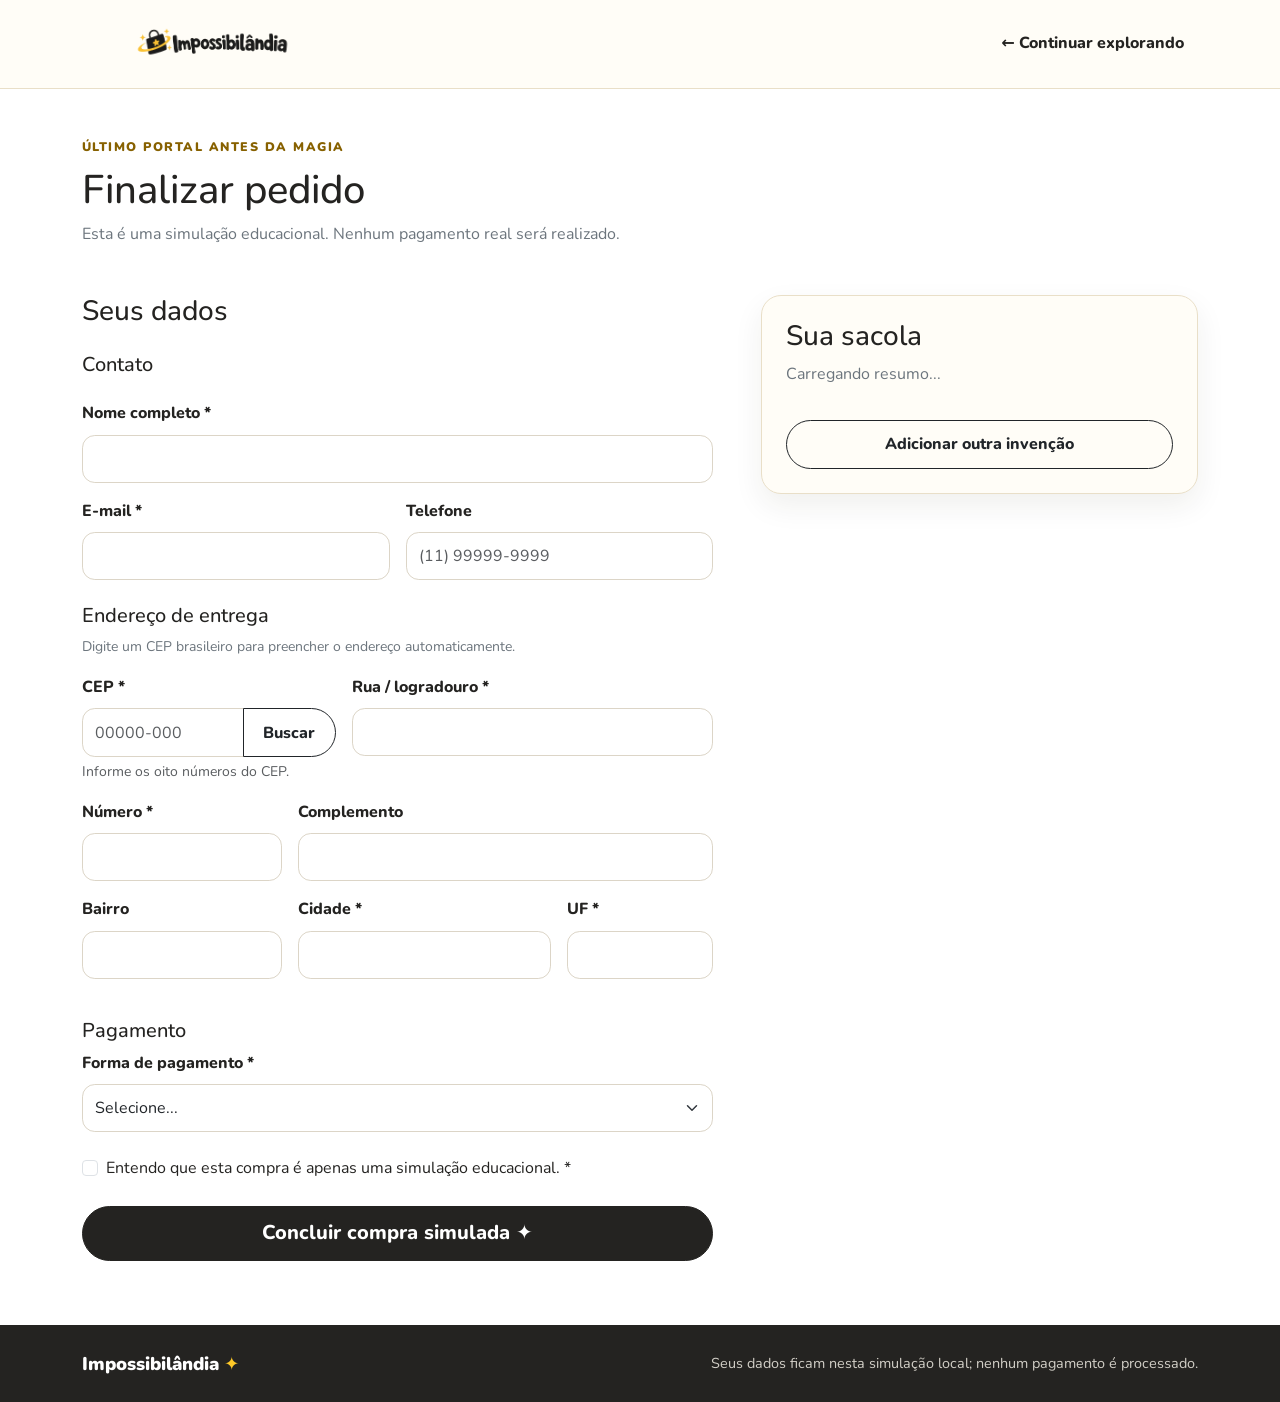
==== web/checkout.html @ c18d2e2f "Alteração front-end" ====
<!doctype html>
<html lang="pt-BR">
<head><meta charset="utf-8"><meta name="viewport" content="width=device-width, initial-scale=1"><meta name="description" content="Revise sua sacola e preencha os dados para concluir a compra simulada na Impossibilândia."><meta property="og:title" content="Finalizar compra | Impossibilândia"><meta property="og:description" content="Quase lá: confira sua invenção e finalize a simulação."><meta property="og:type" content="website"><meta name="theme-color" content="#fff9e9"><title>Finalizar compra | Impossibilândia</title><link rel="icon" type="image/png" href="img/favicon.png"><link rel="apple-touch-icon" href="img/apple-touch-icon.png"><link href="https://cdn.jsdelivr.net/npm/bootstrap@5.3.3/dist/css/bootstrap.min.css" rel="stylesheet"><link rel="stylesheet" href="css/styles.css">  <script src="js/products.js" defer></script>
<script src="js/checkout.js" defer></script></head>
<body><a class="skip-link" href="#conteudo">Pular para o conteúdo principal</a><header class="site-header"><nav class="navbar" aria-label="Navegação principal"><div class="container"><a class="navbar-brand brand-link" href="index.html"><img class="brand-logo" src="img/logo.png" alt="Impossibilândia — página inicial" width="270" height="108"></a><a class="nav-link" href="index.html">← Continuar explorando</a></div></nav></header>
<main id="conteudo" class="container py-5"><p class="eyebrow">Último portal antes da magia</p><h1 class="mb-2">Finalizar pedido</h1><p class="text-secondary mb-5">Esta é uma simulação educacional. Nenhum pagamento real será realizado.</p><div class="row g-5"><section class="col-lg-7" aria-labelledby="titulo-dados"><h2 id="titulo-dados" class="h3 mb-4">Seus dados</h2><form id="checkoutForm" novalidate><fieldset class="mb-4"><legend class="h5">Contato</legend><div class="row g-3"><div class="col-12"><label for="nome" class="form-label">Nome completo *</label><input class="form-control" id="nome" name="nome" autocomplete="name" required><div class="invalid-feedback">Informe seu nome completo.</div></div><div class="col-md-6"><label for="email" class="form-label">E-mail *</label><input class="form-control" id="email" name="email" type="email" autocomplete="email" required><div class="invalid-feedback">Informe um e-mail válido.</div></div><div class="col-md-6"><label for="telefone" class="form-label">Telefone</label><input class="form-control" id="telefone" name="telefone" type="tel" autocomplete="tel" placeholder="(11) 99999-9999"></div></div></fieldset><fieldset class="mb-4"><legend class="h5">Endereço de entrega</legend><p class="small text-secondary">Digite um CEP brasileiro para preencher o endereço automaticamente.</p><div class="row g-3"><div class="col-md-5"><label for="cep" class="form-label">CEP *</label><div class="input-group"><input class="form-control" id="cep" name="cep" inputmode="numeric" autocomplete="postal-code" placeholder="00000-000" maxlength="9" required aria-describedby="ajudaCep"><button class="btn btn-outline-dark" id="buscarCep" type="button">Buscar</button></div><div id="ajudaCep" class="form-text">Informe os oito números do CEP.</div><div class="invalid-feedback" id="cepInvalid">Informe um CEP válido.</div></div><div class="col-md-7"><label for="logradouro" class="form-label">Rua / logradouro *</label><input class="form-control" id="logradouro" name="logradouro" autocomplete="address-line1" required><div class="invalid-feedback">Informe o endereço.</div></div><div class="col-md-4"><label for="numero" class="form-label">Número *</label><input class="form-control" id="numero" name="numero" required><div class="invalid-feedback">Informe o número.</div></div><div class="col-md-8"><label for="complemento" class="form-label">Complemento</label><input class="form-control" id="complemento" name="complemento" autocomplete="address-line2"></div><div class="col-md-4"><label for="bairro" class="form-label">Bairro</label><input class="form-control" id="bairro" name="bairro"></div><div class="col-md-5"><label for="cidade" class="form-label">Cidade *</label><input class="form-control" id="cidade" name="cidade" autocomplete="address-level2" required><div class="invalid-feedback">Informe a cidade.</div></div><div class="col-md-3"><label for="estado" class="form-label">UF *</label><input class="form-control" id="estado" name="estado" maxlength="2" autocomplete="address-level1" required><div class="invalid-feedback">Informe a UF.</div></div></div><div id="cepFeedback" class="mt-3" role="status" aria-live="polite"></div></fieldset><fieldset class="mb-4"><legend class="h5">Pagamento</legend><label for="pagamento" class="form-label">Forma de pagamento *</label><select class="form-select" id="pagamento" name="pagamento" required><option value="">Selecione...</option><option value="pix">Pix (simulado)</option><option value="credito">Cartão de crédito (simulado)</option><option value="boleto">Boleto (simulado)</option></select><div class="invalid-feedback">Selecione uma forma de pagamento.</div></fieldset><div class="form-check mb-4"><input class="form-check-input" id="termos" name="termos" type="checkbox" required><label class="form-check-label" for="termos">Entendo que esta compra é apenas uma simulação educacional. *</label><div class="invalid-feedback">É necessário confirmar a simulação.</div></div><button class="btn btn-dark btn-lg w-100" type="submit">Concluir compra simulada ✦</button><p id="checkoutFeedback" class="mt-3" role="status" aria-live="polite"></p></form></section><aside class="col-lg-5" aria-labelledby="titulo-resumo"><div class="summary-box"><h2 id="titulo-resumo" class="h3">Sua sacola</h2><div id="resumoCompra"><p class="text-secondary">Carregando resumo...</p></div><a class="btn btn-outline-dark w-100 mt-3" href="index.html">Adicionar outra invenção</a></div></aside></div></main>
<footer class="site-footer py-4"><div class="container footer-inner"><a href="index.html" class="footer-brand">Impossibilândia <span aria-hidden="true">✦</span></a><p class="mb-0">Seus dados ficam nesta simulação local; nenhum pagamento é processado.</p></div></footer><script src="https://cdn.jsdelivr.net/npm/bootstrap@5.3.3/dist/js/bootstrap.bundle.min.js" defer></script></body></html>
---- web/css/styles.css ----
@import url('https://fonts.googleapis.com/css2?family=Nunito:wght@400;500;600;700;800;900&display=swap');
:root{--cream:#fff9e9;--paper:#fffdf7;--ink:#242321;--muted:#6e6a60;--line:#e9dfc8;--gold:#ffc928;--gold-dark:#d99d00;--lavender:#eee7ff;--mint:#e4f4e9;--peach:#ffeadc;--radius:1.25rem;--shadow:0 12px 30px rgba(49,38,11,.07)}
*{box-sizing:border-box}html{scroll-behavior:smooth}body{color:var(--ink);background:#fff;font-family:'Nunito',system-ui,-apple-system,BlinkMacSystemFont,'Segoe UI',sans-serif;line-height:1.6}a{color:inherit}a:focus-visible,button:focus-visible,input:focus-visible,select:focus-visible{outline:3px solid var(--gold-dark);outline-offset:3px}.skip-link{position:absolute;top:-5rem;left:1rem;z-index:2000;padding:.75rem 1rem;background:var(--ink);color:#fff;border-radius:.5rem}.skip-link:focus{top:1rem}.site-header{position:relative;z-index:10;border-bottom:1px solid var(--line);background:rgba(255,253,247,.96)}.navbar{min-height:86px}.brand-link{padding:0}.brand-logo{display:block;width:clamp(165px,22vw,260px);height:auto;max-height:72px;object-fit:contain}.navbar .container{gap:1rem}.navbar-nav .nav-link,.navbar .nav-link{font-weight:800;border-radius:999px;padding:.65rem .9rem}.navbar-nav .nav-link:hover,.navbar .nav-link:hover{background:var(--cream)}.cart-count{display:inline-grid;place-items:center;min-width:1.5rem;height:1.5rem;margin-left:.2rem;padding:0 .35rem;background:var(--gold);border-radius:50%;font-size:.78rem}.hero{overflow:hidden;background:var(--cream);border-bottom:1px solid var(--line)}.hero-grid{display:grid;grid-template-columns:minmax(0,1.15fr) minmax(260px,.85fr);align-items:center;gap:3rem;min-height:370px}.hero-copy{max-width:680px}.eyebrow{margin-bottom:.55rem;font-size:.78rem;font-weight:900;letter-spacing:.12em;text-transform:uppercase;color:#876100}.hero h1{max-width:760px;font-size:clamp(2.5rem,5.3vw,4.6rem);font-weight:900;letter-spacing:-.055em;line-height:1.03}.highlight{position:relative;white-space:nowrap;z-index:0}.highlight:after{content:'';position:absolute;z-index:-1;left:-.05em;right:-.05em;bottom:.04em;height:.28em;background:var(--gold);border-radius:99px;transform:rotate(-2deg)}.hero .lead{max-width:590px;margin:1.3rem 0 1.6rem;color:#5c584e}.btn{font-weight:800;border-radius:999px;padding:.72rem 1.2rem;transition:transform .18s ease,box-shadow .18s ease}.btn:hover{transform:translateY(-2px);box-shadow:0 7px 16px #24232120}.btn-dark{background:var(--ink);border-color:var(--ink)}.btn-dark:hover{background:#454139;border-color:#454139}.hero-art{position:relative;display:grid;place-items:center;min-height:290px;isolation:isolate}.hero-bag{display:grid;place-items:center;width:190px;height:160px;border-radius:28px 28px 35px 35px;background:var(--ink);color:var(--gold);font-size:5rem;box-shadow:var(--shadow);transform:rotate(-8deg)}.hero-bag:before{content:'';position:absolute;top:-55px;width:80px;height:65px;border:12px solid var(--ink);border-bottom:0;border-radius:55px 55px 0 0}.hero-orbit{position:absolute;width:300px;height:100px;border:17px solid var(--gold);border-left-color:transparent;border-right-color:transparent;border-radius:50%;transform:rotate(-22deg);z-index:1}.hero-star{position:absolute;color:var(--gold-dark);font-size:2.5rem}.star-one{top:8%;left:10%}.star-two{right:6%;top:25%;font-size:3rem}.star-three{bottom:5%;left:17%;font-size:2rem}.section-heading{display:flex;justify-content:space-between;align-items:end;margin-bottom:1.5rem}.section-heading h2,.about-section h2{font-size:clamp(1.8rem,3vw,2.6rem);font-weight:900;letter-spacing:-.035em}.panel-soft{padding:1.2rem;background:var(--paper);border:1px solid var(--line);border-radius:var(--radius)}.form-label{font-weight:800}.form-control,.form-select{min-height:48px;border-color:#dcd5c7;border-radius:.8rem}.form-control:focus,.form-select:focus{border-color:var(--gold-dark);box-shadow:0 0 0 .2rem #ffc92840}.product-card{height:100%;overflow:hidden;border:1px solid var(--line);border-radius:var(--radius);background:#fff;box-shadow:0 5px 18px #31260b08;transition:transform .2s ease,box-shadow .2s ease}.product-card:hover{transform:translateY(-5px);box-shadow:var(--shadow)}.product-art{position:relative;display:grid;place-items:center;min-height:200px;overflow:hidden;background:var(--art-bg,var(--cream));font-size:5rem}.product-art:after{content:'';position:absolute;width:155px;height:155px;border:2px dashed #24232126;border-radius:50%;transform:rotate(-20deg)}.product-art .emoji{z-index:1;filter:drop-shadow(0 8px 3px #24232114)}.product-card .card-body{display:flex;flex-direction:column;align-items:flex-start;padding:1.35rem}.product-category{font-size:.76rem;font-weight:900;letter-spacing:.06em;text-transform:uppercase;color:#75664a}.product-card h3{font-size:1.3rem;font-weight:900}.product-card p{color:#5f5a51}.rule-chip{display:inline-flex;align-items:center;gap:.35rem;padding:.3rem .65rem;border-radius:999px;background:var(--cream);font-size:.76rem;font-weight:800;color:#665018}.product-price{margin:.75rem 0 1rem!important;font-size:1.35rem;font-weight:900;color:var(--ink)!important}.product-card .btn{margin-top:auto}.about-section{background:var(--cream);border-top:1px solid var(--line);border-bottom:1px solid var(--line)}.about-inner{display:grid;grid-template-columns:110px minmax(0,720px);gap:2rem;align-items:center;justify-content:center}.about-mark{display:grid;place-items:center;width:100px;height:100px;background:var(--gold);border-radius:30px;font-size:4rem;transform:rotate(-8deg)}.about-inner p:last-child{max-width:740px;color:#5c584e}.site-footer{margin-top:0;background:var(--ink);color:#fff}.footer-inner{display:flex;justify-content:space-between;align-items:center;gap:1.5rem}.footer-inner p{color:#d2cfc7;font-size:.9rem}.footer-brand{font-size:1.15rem;font-weight:900;text-decoration:none}.footer-brand span{color:var(--gold)}.breadcrumb{font-weight:700}.breadcrumb a{text-decoration:none}.detail-layout{display:grid;grid-template-columns:minmax(0,1fr) minmax(0,1fr);gap:3rem;align-items:start}.detail-art{display:grid;place-items:center;min-height:410px;border-radius:var(--radius);background:var(--art-bg,var(--cream));font-size:10rem;position:relative;overflow:hidden}.detail-art:after{content:'';position:absolute;width:260px;height:260px;border:3px dashed #24232125;border-radius:50%}.detail-art span{z-index:1;filter:drop-shadow(0 10px 4px #24232115)}.detail-copy h1{font-size:clamp(2.2rem,4vw,3.5rem);font-weight:900;line-height:1.08;letter-spacing:-.04em}.detail-copy .price-large{font-size:2rem;font-weight:900}.detail-copy li{margin:.45rem 0}.detail-rule{padding:1rem;background:var(--cream);border-radius:.9rem}.quantity-field{max-width:130px}.summary-box{position:sticky;top:1rem;padding:1.5rem;background:var(--paper);border:1px solid var(--line);border-radius:var(--radius);box-shadow:var(--shadow)}.summary-item{display:grid;grid-template-columns:54px 1fr auto;align-items:center;gap:.8rem;padding:1rem 0;border-bottom:1px solid var(--line)}.summary-emoji{display:grid;place-items:center;width:54px;height:54px;border-radius:12px;background:var(--cream);font-size:1.8rem}.summary-item strong{display:block;line-height:1.25}.summary-item small{color:var(--muted)}.summary-total{display:flex;justify-content:space-between;gap:1rem;margin-top:1rem;font-size:1.15rem;font-weight:900}.success-panel{max-width:760px;padding:2rem 1rem 3rem}.success-icon{display:grid;place-items:center;width:86px;height:86px;margin:0 auto 1.5rem;border-radius:28px;background:var(--gold);font-size:3rem;font-weight:900;transform:rotate(-7deg)}.success-panel h1{font-weight:900;letter-spacing:-.04em}.order-data{display:grid;gap:.75rem;margin:2rem 0}.order-data>div{padding:1rem 1.2rem;border:1px solid var(--line);border-radius:.8rem;background:var(--paper)}.order-data dt{font-size:.8rem;color:var(--muted)}.order-data dd{margin:.25rem 0 0;font-weight:900}.feedback-error{color:#a32828}.feedback-success{color:#176b3a}.empty-state{grid-column:1/-1;padding:3rem 1rem;text-align:center;background:var(--cream);border-radius:var(--radius)}.empty-state .empty-icon{font-size:3rem}.loading-state{padding:1.5rem;color:var(--muted)}
@media(max-width:767.98px){.hero-grid{grid-template-columns:1fr;gap:0;padding-top:1rem}.hero-copy{padding-top:1rem}.hero-art{min-height:230px;margin-top:1rem}.hero-bag{transform:scale(.8) rotate(-8deg)}.hero-orbit{transform:scale(.8) rotate(-22deg)}.hero h1{font-size:clamp(2.45rem,12vw,3.5rem)}.about-inner{grid-template-columns:1fr;gap:1rem}.about-mark{width:70px;height:70px;font-size:3rem;border-radius:20px}.footer-inner{align-items:flex-start;flex-direction:column;gap:.5rem}.detail-layout{grid-template-columns:1fr;gap:1.5rem}.detail-art{min-height:270px;font-size:7rem}.summary-box{position:static}.section-heading{align-items:flex-start}.filters{padding:1rem}.navbar{padding:.7rem 0}.navbar .container{flex-wrap:wrap}.brand-logo{width:175px;max-height:55px}}
@media(prefers-reduced-motion:reduce){*,*::before,*::after{scroll-behavior:auto!important;transition:none!important;animation:none!important}}
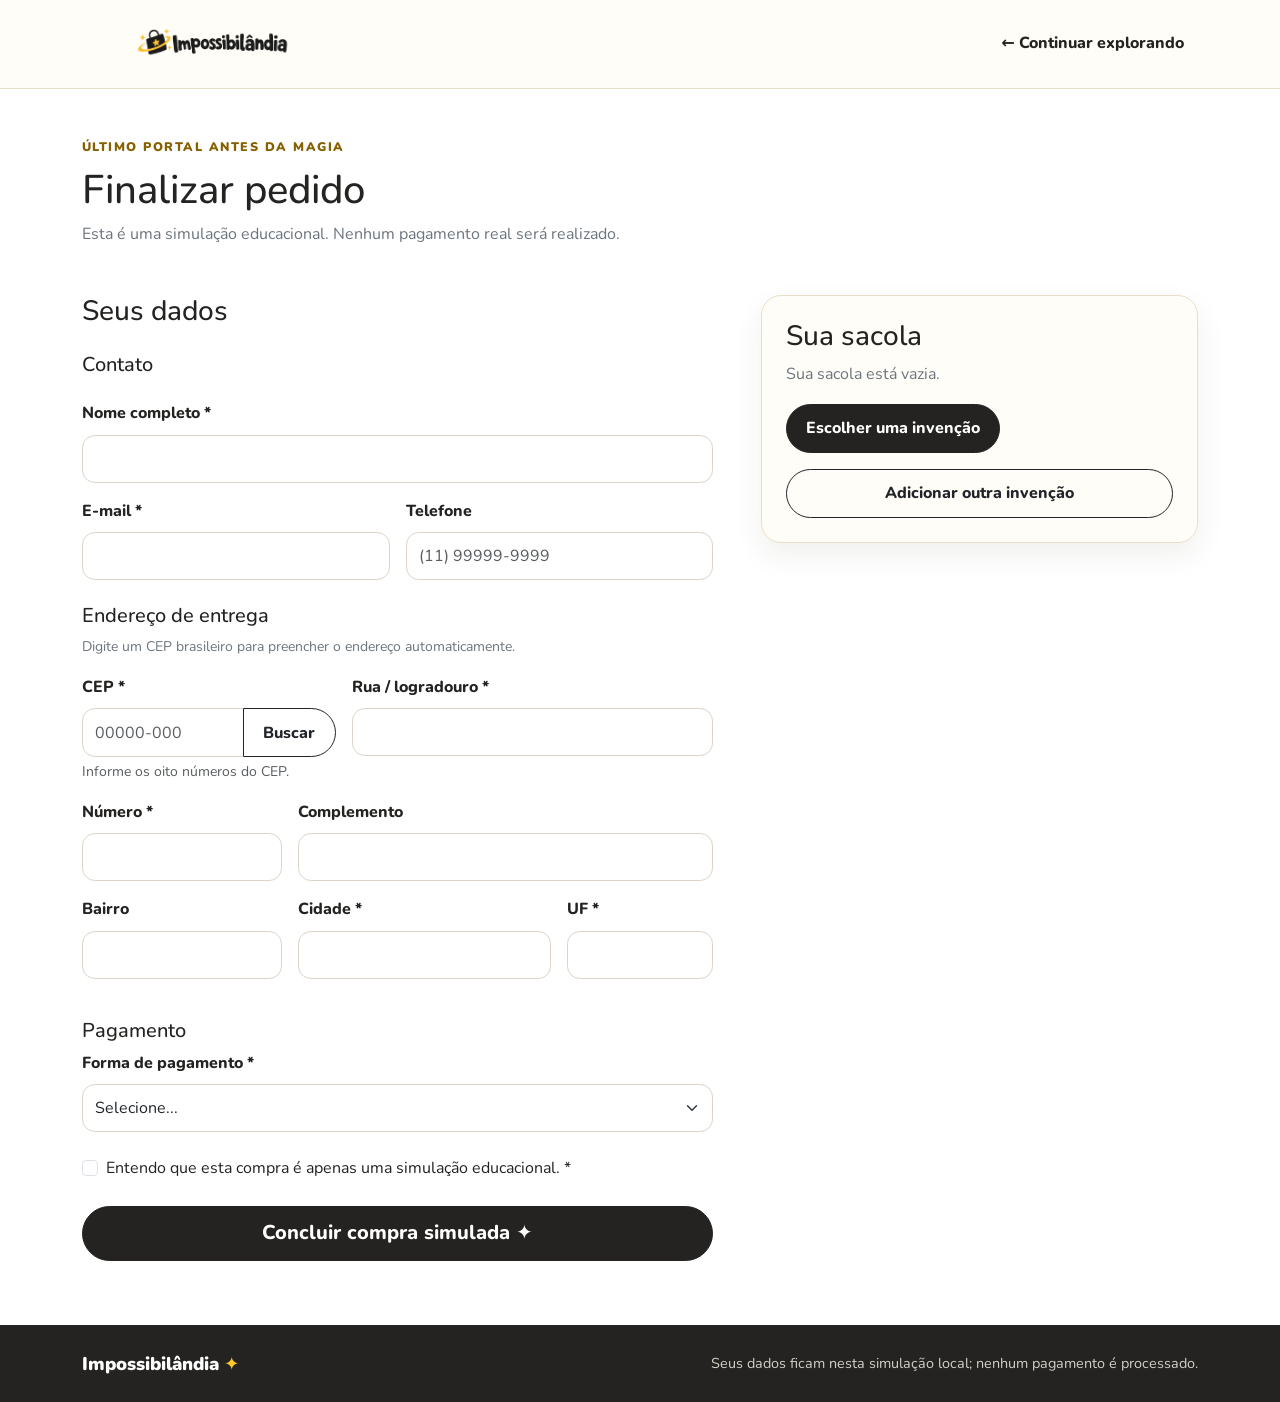
==== commit adfd82af: "Adição de imagem" ====
--- a/web/checkout.html
+++ b/web/checkout.html
@@ -1,7 +1,474 @@
+
 <!doctype html>
 <html lang="pt-BR">
-<head><meta charset="utf-8"><meta name="viewport" content="width=device-width, initial-scale=1"><meta name="description" content="Revise sua sacola e preencha os dados para concluir a compra simulada na Impossibilândia."><meta property="og:title" content="Finalizar compra | Impossibilândia"><meta property="og:description" content="Quase lá: confira sua invenção e finalize a simulação."><meta property="og:type" content="website"><meta name="theme-color" content="#fff9e9"><title>Finalizar compra | Impossibilândia</title><link rel="icon" type="image/png" href="img/favicon.png"><link rel="apple-touch-icon" href="img/apple-touch-icon.png"><link href="https://cdn.jsdelivr.net/npm/bootstrap@5.3.3/dist/css/bootstrap.min.css" rel="stylesheet"><link rel="stylesheet" href="css/styles.css">  <script src="js/products.js" defer></script>
-<script src="js/checkout.js" defer></script></head>
-<body><a class="skip-link" href="#conteudo">Pular para o conteúdo principal</a><header class="site-header"><nav class="navbar" aria-label="Navegação principal"><div class="container"><a class="navbar-brand brand-link" href="index.html"><img class="brand-logo" src="img/logo.png" alt="Impossibilândia — página inicial" width="270" height="108"></a><a class="nav-link" href="index.html">← Continuar explorando</a></div></nav></header>
-<main id="conteudo" class="container py-5"><p class="eyebrow">Último portal antes da magia</p><h1 class="mb-2">Finalizar pedido</h1><p class="text-secondary mb-5">Esta é uma simulação educacional. Nenhum pagamento real será realizado.</p><div class="row g-5"><section class="col-lg-7" aria-labelledby="titulo-dados"><h2 id="titulo-dados" class="h3 mb-4">Seus dados</h2><form id="checkoutForm" novalidate><fieldset class="mb-4"><legend class="h5">Contato</legend><div class="row g-3"><div class="col-12"><label for="nome" class="form-label">Nome completo *</label><input class="form-control" id="nome" name="nome" autocomplete="name" required><div class="invalid-feedback">Informe seu nome completo.</div></div><div class="col-md-6"><label for="email" class="form-label">E-mail *</label><input class="form-control" id="email" name="email" type="email" autocomplete="email" required><div class="invalid-feedback">Informe um e-mail válido.</div></div><div class="col-md-6"><label for="telefone" class="form-label">Telefone</label><input class="form-control" id="telefone" name="telefone" type="tel" autocomplete="tel" placeholder="(11) 99999-9999"></div></div></fieldset><fieldset class="mb-4"><legend class="h5">Endereço de entrega</legend><p class="small text-secondary">Digite um CEP brasileiro para preencher o endereço automaticamente.</p><div class="row g-3"><div class="col-md-5"><label for="cep" class="form-label">CEP *</label><div class="input-group"><input class="form-control" id="cep" name="cep" inputmode="numeric" autocomplete="postal-code" placeholder="00000-000" maxlength="9" required aria-describedby="ajudaCep"><button class="btn btn-outline-dark" id="buscarCep" type="button">Buscar</button></div><div id="ajudaCep" class="form-text">Informe os oito números do CEP.</div><div class="invalid-feedback" id="cepInvalid">Informe um CEP válido.</div></div><div class="col-md-7"><label for="logradouro" class="form-label">Rua / logradouro *</label><input class="form-control" id="logradouro" name="logradouro" autocomplete="address-line1" required><div class="invalid-feedback">Informe o endereço.</div></div><div class="col-md-4"><label for="numero" class="form-label">Número *</label><input class="form-control" id="numero" name="numero" required><div class="invalid-feedback">Informe o número.</div></div><div class="col-md-8"><label for="complemento" class="form-label">Complemento</label><input class="form-control" id="complemento" name="complemento" autocomplete="address-line2"></div><div class="col-md-4"><label for="bairro" class="form-label">Bairro</label><input class="form-control" id="bairro" name="bairro"></div><div class="col-md-5"><label for="cidade" class="form-label">Cidade *</label><input class="form-control" id="cidade" name="cidade" autocomplete="address-level2" required><div class="invalid-feedback">Informe a cidade.</div></div><div class="col-md-3"><label for="estado" class="form-label">UF *</label><input class="form-control" id="estado" name="estado" maxlength="2" autocomplete="address-level1" required><div class="invalid-feedback">Informe a UF.</div></div></div><div id="cepFeedback" class="mt-3" role="status" aria-live="polite"></div></fieldset><fieldset class="mb-4"><legend class="h5">Pagamento</legend><label for="pagamento" class="form-label">Forma de pagamento *</label><select class="form-select" id="pagamento" name="pagamento" required><option value="">Selecione...</option><option value="pix">Pix (simulado)</option><option value="credito">Cartão de crédito (simulado)</option><option value="boleto">Boleto (simulado)</option></select><div class="invalid-feedback">Selecione uma forma de pagamento.</div></fieldset><div class="form-check mb-4"><input class="form-check-input" id="termos" name="termos" type="checkbox" required><label class="form-check-label" for="termos">Entendo que esta compra é apenas uma simulação educacional. *</label><div class="invalid-feedback">É necessário confirmar a simulação.</div></div><button class="btn btn-dark btn-lg w-100" type="submit">Concluir compra simulada ✦</button><p id="checkoutFeedback" class="mt-3" role="status" aria-live="polite"></p></form></section><aside class="col-lg-5" aria-labelledby="titulo-resumo"><div class="summary-box"><h2 id="titulo-resumo" class="h3">Sua sacola</h2><div id="resumoCompra"><p class="text-secondary">Carregando resumo...</p></div><a class="btn btn-outline-dark w-100 mt-3" href="index.html">Adicionar outra invenção</a></div></aside></div></main>
-<footer class="site-footer py-4"><div class="container footer-inner"><a href="index.html" class="footer-brand">Impossibilândia <span aria-hidden="true">✦</span></a><p class="mb-0">Seus dados ficam nesta simulação local; nenhum pagamento é processado.</p></div></footer><script src="https://cdn.jsdelivr.net/npm/bootstrap@5.3.3/dist/js/bootstrap.bundle.min.js" defer></script></body></html>
+
+<head>
+    <meta charset="utf-8">
+    <meta name="viewport" content="width=device-width, initial-scale=1">
+
+    <meta name="description" content="Revise sua sacola e preencha os dados para concluir a compra simulada na Impossibilândia.">
+
+    <meta property="og:title" content="Finalizar compra | Impossibilândia">
+    <meta property="og:description" content="Quase lá: confira sua invenção e finalize a simulação.">
+    <meta property="og:type" content="website">
+
+    <meta name="theme-color" content="#fff9e9">
+
+    <title>Finalizar compra | Impossibilândia</title>
+
+    <link rel="icon" type="image/png" href="img/favicon.png">
+    <link rel="apple-touch-icon" href="img/apple-touch-icon.png">
+
+    <link
+        href="https://cdn.jsdelivr.net/npm/bootstrap@5.3.3/dist/css/bootstrap.min.css"
+        rel="stylesheet"
+    >
+
+    <link rel="stylesheet" href="css/styles.css">
+
+    <script src="js/checkout.js" defer></script>
+</head>
+
+<body>
+
+    <a class="skip-link" href="#conteudo">
+        Pular para o conteúdo principal
+    </a>
+
+    <header class="site-header">
+
+        <nav class="navbar" aria-label="Navegação principal">
+
+            <div class="container">
+
+                <a class="navbar-brand brand-link" href="index.html">
+                    <img
+                        class="brand-logo"
+                        src="img/logo.png"
+                        alt="Impossibilândia — página inicial"
+                        width="270"
+                        height="108"
+                    >
+                </a>
+
+                <a class="nav-link" href="index.html">
+                    ← Continuar explorando
+                </a>
+
+            </div>
+
+        </nav>
+
+    </header>
+
+    <main id="conteudo" class="container py-5">
+
+        <p class="eyebrow">
+            Último portal antes da magia
+        </p>
+
+        <h1 class="mb-2">
+            Finalizar pedido
+        </h1>
+
+        <p class="text-secondary mb-5">
+            Esta é uma simulação educacional.
+            Nenhum pagamento real será realizado.
+        </p>
+
+        <div class="row g-5">
+
+            <section class="col-lg-7" aria-labelledby="titulo-dados">
+
+                <h2 id="titulo-dados" class="h3 mb-4">
+                    Seus dados
+                </h2>
+
+                <form id="checkoutForm" novalidate>
+
+                    <fieldset class="mb-4">
+
+                        <legend class="h5">
+                            Contato
+                        </legend>
+
+                        <div class="row g-3">
+
+                            <div class="col-12">
+
+                                <label for="nome" class="form-label">
+                                    Nome completo *
+                                </label>
+
+                                <input
+                                    class="form-control"
+                                    id="nome"
+                                    name="nome"
+                                    autocomplete="name"
+                                    required
+                                >
+
+                                <div class="invalid-feedback">
+                                    Informe seu nome completo.
+                                </div>
+
+                            </div>
+
+                            <div class="col-md-6">
+
+                                <label for="email" class="form-label">
+                                    E-mail *
+                                </label>
+
+                                <input
+                                    class="form-control"
+                                    id="email"
+                                    name="email"
+                                    type="email"
+                                    autocomplete="email"
+                                    required
+                                >
+
+                                <div class="invalid-feedback">
+                                    Informe um e-mail válido.
+                                </div>
+
+                            </div>
+
+                            <div class="col-md-6">
+
+                                <label for="telefone" class="form-label">
+                                    Telefone
+                                </label>
+
+                                <input
+                                    class="form-control"
+                                    id="telefone"
+                                    name="telefone"
+                                    type="tel"
+                                    autocomplete="tel"
+                                    placeholder="(11) 99999-9999"
+                                >
+
+                            </div>
+
+                        </div>
+
+                    </fieldset>
+
+                    <fieldset class="mb-4">
+
+                        <legend class="h5">
+                            Endereço de entrega
+                        </legend>
+
+                        <p class="small text-secondary">
+                            Digite um CEP brasileiro para preencher
+                            o endereço automaticamente.
+                        </p>
+
+                        <div class="row g-3">
+
+                            <div class="col-md-5">
+
+                                <label for="cep" class="form-label">
+                                    CEP *
+                                </label>
+
+                                <div class="input-group">
+
+                                    <input
+                                        class="form-control"
+                                        id="cep"
+                                        name="cep"
+                                        inputmode="numeric"
+                                        autocomplete="postal-code"
+                                        placeholder="00000-000"
+                                        maxlength="9"
+                                        required
+                                        aria-describedby="ajudaCep"
+                                    >
+
+                                    <button
+                                        class="btn btn-outline-dark"
+                                        id="buscarCep"
+                                        type="button"
+                                    >
+                                        Buscar
+                                    </button>
+
+                                </div>
+
+                                <div id="ajudaCep" class="form-text">
+                                    Informe os oito números do CEP.
+                                </div>
+
+                                <div
+                                    class="invalid-feedback"
+                                    id="cepInvalid"
+                                >
+                                    Informe um CEP válido.
+                                </div>
+
+                            </div>
+
+                            <div class="col-md-7">
+
+                                <label for="logradouro" class="form-label">
+                                    Rua / logradouro *
+                                </label>
+
+                                <input
+                                    class="form-control"
+                                    id="logradouro"
+                                    name="logradouro"
+                                    autocomplete="address-line1"
+                                    required
+                                >
+
+                                <div class="invalid-feedback">
+                                    Informe o endereço.
+                                </div>
+
+                            </div>
+
+                            <div class="col-md-4">
+
+                                <label for="numero" class="form-label">
+                                    Número *
+                                </label>
+
+                                <input
+                                    class="form-control"
+                                    id="numero"
+                                    name="numero"
+                                    required
+                                >
+
+                                <div class="invalid-feedback">
+                                    Informe o número.
+                                </div>
+
+                            </div>
+
+                            <div class="col-md-8">
+
+                                <label for="complemento" class="form-label">
+                                    Complemento
+                                </label>
+
+                                <input
+                                    class="form-control"
+                                    id="complemento"
+                                    name="complemento"
+                                    autocomplete="address-line2"
+                                >
+
+                            </div>
+
+                            <div class="col-md-4">
+
+                                <label for="bairro" class="form-label">
+                                    Bairro
+                                </label>
+
+                                <input
+                                    class="form-control"
+                                    id="bairro"
+                                    name="bairro"
+                                >
+
+                            </div>
+
+                            <div class="col-md-5">
+
+                                <label for="cidade" class="form-label">
+                                    Cidade *
+                                </label>
+
+                                <input
+                                    class="form-control"
+                                    id="cidade"
+                                    name="cidade"
+                                    autocomplete="address-level2"
+                                    required
+                                >
+
+                                <div class="invalid-feedback">
+                                    Informe a cidade.
+                                </div>
+
+                            </div>
+
+                            <div class="col-md-3">
+
+                                <label for="estado" class="form-label">
+                                    UF *
+                                </label>
+
+                                <input
+                                    class="form-control"
+                                    id="estado"
+                                    name="estado"
+                                    maxlength="2"
+                                    autocomplete="address-level1"
+                                    required
+                                >
+
+                                <div class="invalid-feedback">
+                                    Informe a UF.
+                                </div>
+
+                            </div>
+
+                        </div>
+
+                        <div
+                            id="cepFeedback"
+                            class="mt-3"
+                            role="status"
+                            aria-live="polite"
+                        ></div>
+
+                    </fieldset>
+
+                    <fieldset class="mb-4">
+
+                        <legend class="h5">
+                            Pagamento
+                        </legend>
+
+                        <label for="pagamento" class="form-label">
+                            Forma de pagamento *
+                        </label>
+
+                        <select
+                            class="form-select"
+                            id="pagamento"
+                            name="pagamento"
+                            required
+                        >
+
+                            <option value="">
+                                Selecione...
+                            </option>
+
+                            <option value="pix">
+                                Pix (simulado)
+                            </option>
+
+                            <option value="credito">
+                                Cartão de crédito (simulado)
+                            </option>
+
+                            <option value="boleto">
+                                Boleto (simulado)
+                            </option>
+
+                        </select>
+
+                        <div class="invalid-feedback">
+                            Selecione uma forma de pagamento.
+                        </div>
+
+                    </fieldset>
+
+                    <div class="form-check mb-4">
+
+                        <input
+                            class="form-check-input"
+                            id="termos"
+                            name="termos"
+                            type="checkbox"
+                            required
+                        >
+
+                        <label class="form-check-label" for="termos">
+                            Entendo que esta compra é apenas uma
+                            simulação educacional. *
+                        </label>
+
+                        <div class="invalid-feedback">
+                            É necessário confirmar a simulação.
+                        </div>
+
+                    </div>
+
+                    <button
+                        class="btn btn-dark btn-lg w-100"
+                        type="submit"
+                    >
+                        Concluir compra simulada ✦
+                    </button>
+
+                    <p
+                        id="checkoutFeedback"
+                        class="mt-3"
+                        role="status"
+                        aria-live="polite"
+                    ></p>
+
+                </form>
+
+            </section>
+
+            <aside
+                class="col-lg-5"
+                aria-labelledby="titulo-resumo"
+            >
+
+                <div class="summary-box">
+
+                    <h2 id="titulo-resumo" class="h3">
+                        Sua sacola
+                    </h2>
+
+                    <div id="resumoCompra">
+
+                        <p class="text-secondary">
+                            Carregando resumo...
+                        </p>
+
+                    </div>
+
+                    <a
+                        class="btn btn-outline-dark w-100 mt-3"
+                        href="index.html"
+                    >
+                        Adicionar outra invenção
+                    </a>
+
+                </div>
+
+            </aside>
+
+        </div>
+
+    </main>
+
+    <footer class="site-footer py-4">
+
+        <div class="container footer-inner">
+
+            <a href="index.html" class="footer-brand">
+                Impossibilândia
+                <span aria-hidden="true">✦</span>
+            </a>
+
+            <p class="mb-0">
+                Seus dados ficam nesta simulação local;
+                nenhum pagamento é processado.
+            </p>
+
+        </div>
+
+    </footer>
+
+    <script
+        src="https://cdn.jsdelivr.net/npm/bootstrap@5.3.3/dist/js/bootstrap.bundle.min.js"
+        defer
+    ></script>
+
+</body>
+
+</html>
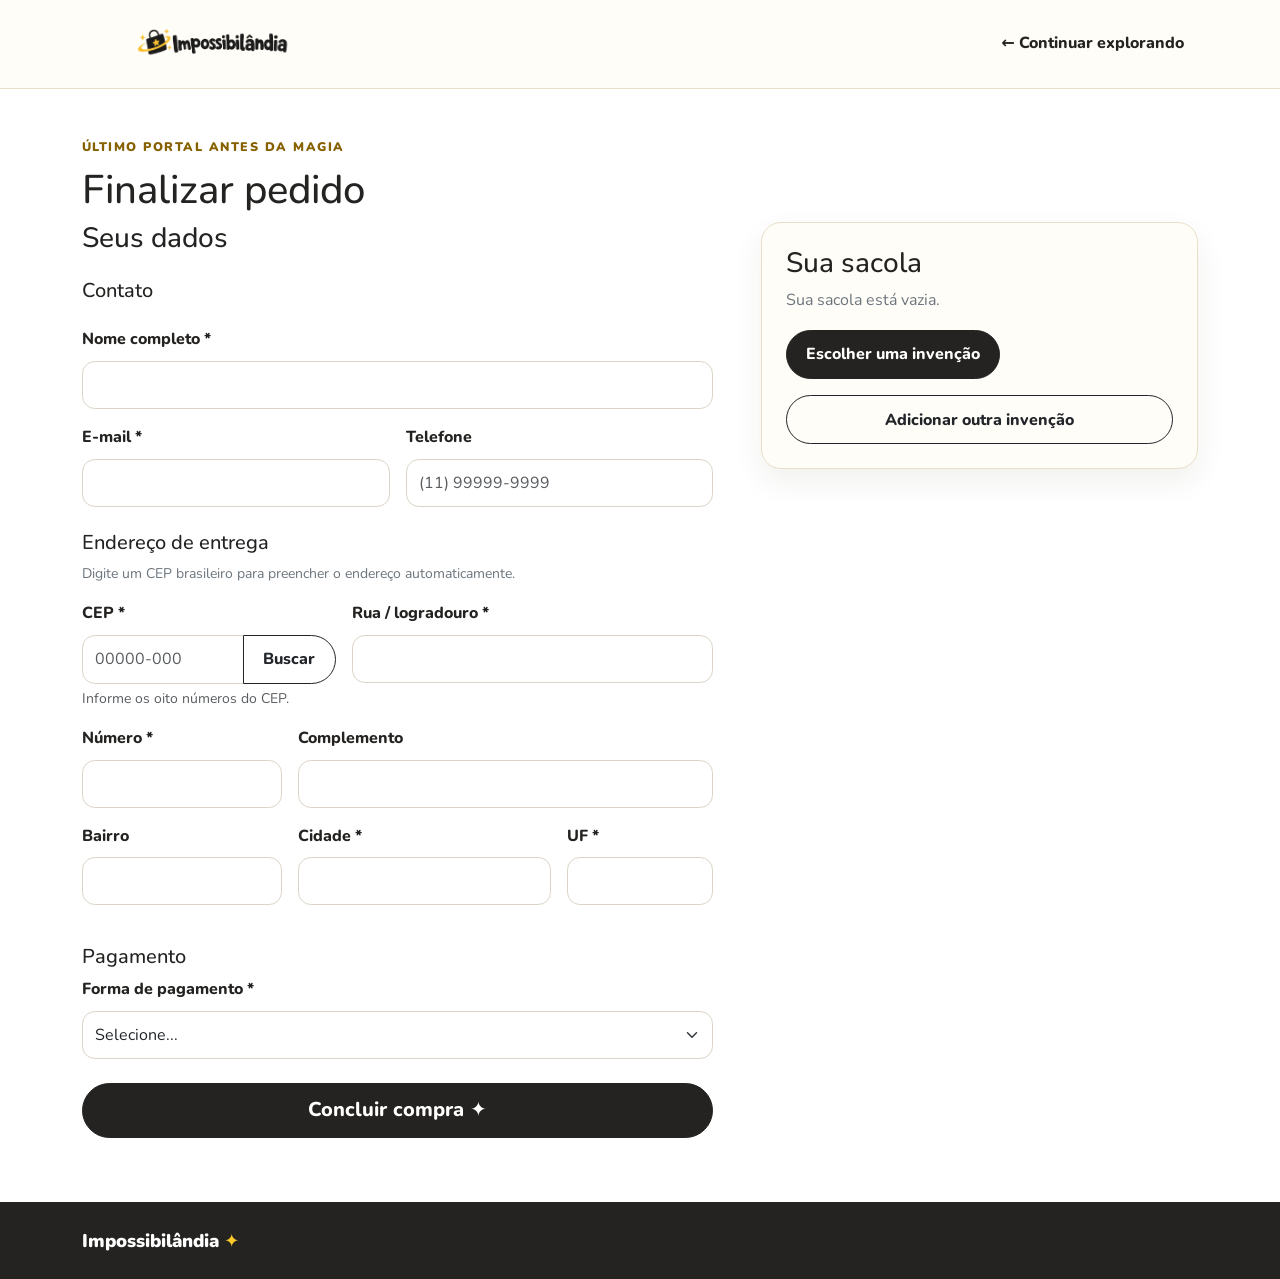
==== commit 55dfbf2c: "Finalização" ====
--- a/web/checkout.html
+++ b/web/checkout.html
@@ -71,10 +71,7 @@
             Finalizar pedido
         </h1>
 
-        <p class="text-secondary mb-5">
-            Esta é uma simulação educacional.
-            Nenhum pagamento real será realizado.
-        </p>
+        
 
         <div class="row g-5">
 
@@ -373,32 +370,13 @@
 
                     </fieldset>
 
-                    <div class="form-check mb-4">
-
-                        <input
-                            class="form-check-input"
-                            id="termos"
-                            name="termos"
-                            type="checkbox"
-                            required
-                        >
-
-                        <label class="form-check-label" for="termos">
-                            Entendo que esta compra é apenas uma
-                            simulação educacional. *
-                        </label>
-
-                        <div class="invalid-feedback">
-                            É necessário confirmar a simulação.
-                        </div>
-
-                    </div>
+                   
 
                     <button
                         class="btn btn-dark btn-lg w-100"
                         type="submit"
                     >
-                        Concluir compra simulada ✦
+                        Concluir compra  ✦
                     </button>
 
                     <p
@@ -455,11 +433,7 @@
                 <span aria-hidden="true">✦</span>
             </a>
 
-            <p class="mb-0">
-                Seus dados ficam nesta simulação local;
-                nenhum pagamento é processado.
-            </p>
-
+            
         </div>
 
     </footer>
